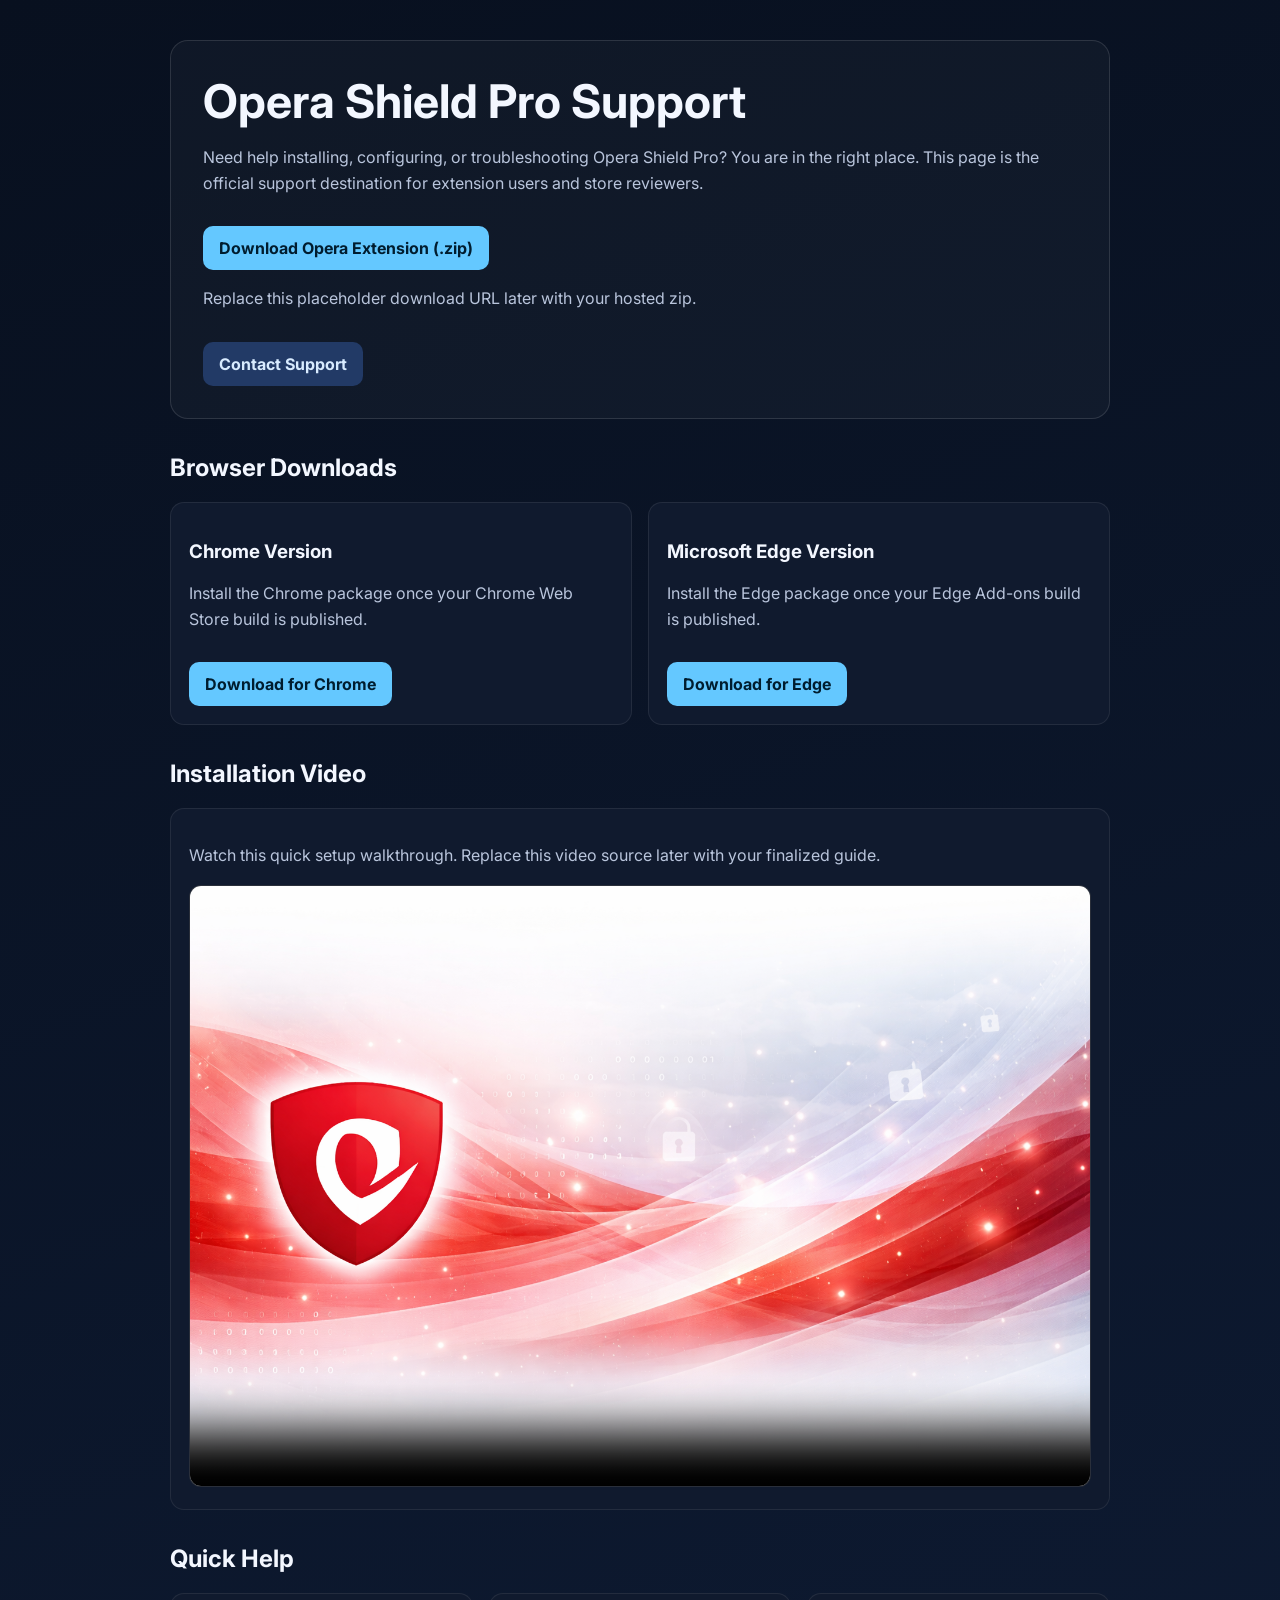
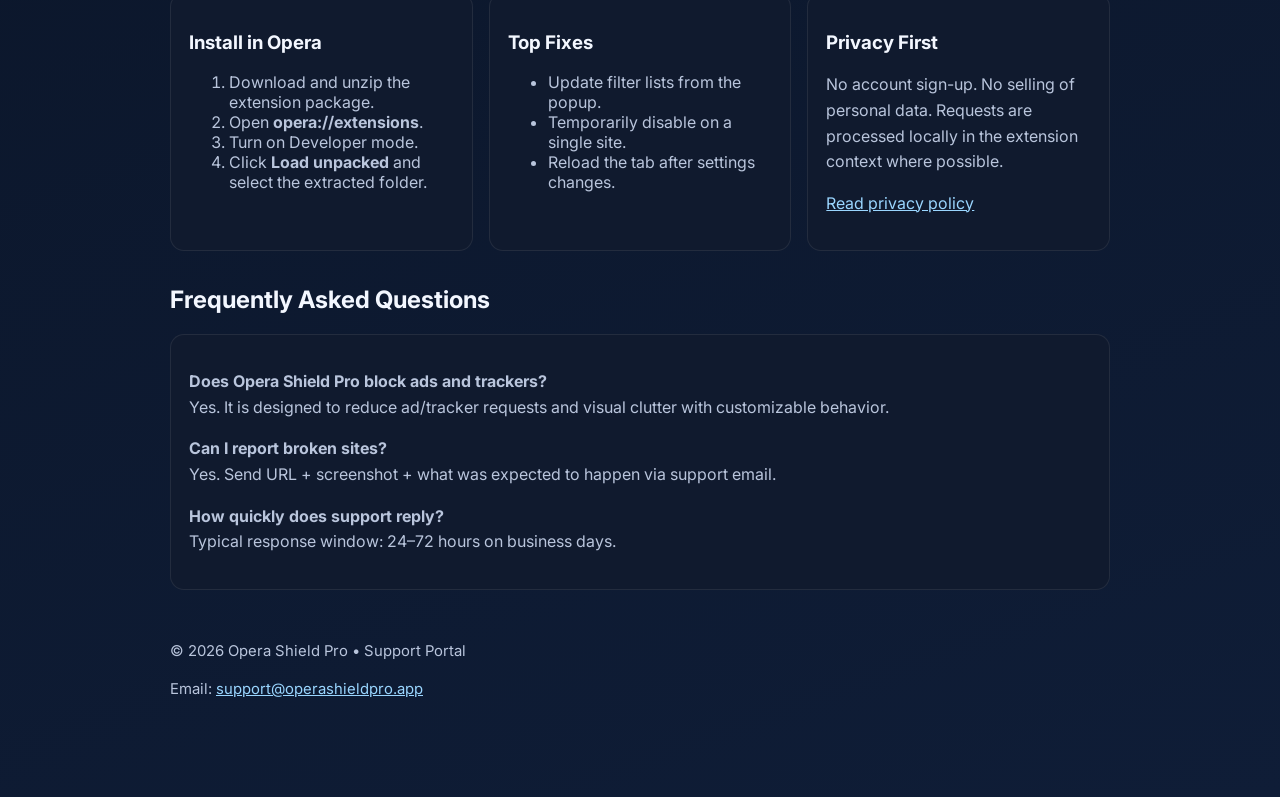
==== support-site/index.html @ 3f853297 "Remove binary zip artifact and switch to hosted download placeholder" ====
<!doctype html>
<html lang="en">
<head>
  <meta charset="utf-8" />
  <meta name="viewport" content="width=device-width, initial-scale=1" />
  <title>Opera Shield Pro Support</title>
  <meta name="description" content="Official support website for Opera Shield Pro. Get setup help, troubleshooting guides, privacy information, and contact support." />
  <link rel="preconnect" href="https://fonts.googleapis.com">
  <link rel="preconnect" href="https://fonts.gstatic.com" crossorigin>
  <link href="https://fonts.googleapis.com/css2?family=Inter:wght@400;600;700;800&display=swap" rel="stylesheet">
  <style>
    :root { --bg: #0b1220; --card:#101a2e; --muted:#b9c5dc; --text:#f3f7ff; --accent:#64c8ff; }
    * { box-sizing: border-box; }
    body { margin: 0; font-family: Inter, system-ui, sans-serif; background: linear-gradient(160deg,#08101f,#0f1d37); color: var(--text); }
    .wrap { max-width: 980px; margin: 0 auto; padding: 40px 20px 80px; }
    .hero { background: rgba(255,255,255,.03); border: 1px solid rgba(255,255,255,.12); border-radius: 18px; padding: 32px; }
    h1 { margin: 0; font-size: clamp(1.8rem, 4vw, 2.9rem); }
    p { line-height: 1.6; color: var(--muted); }
    .btn { display:inline-block; margin-top: 14px; margin-right: 10px; padding: 12px 16px; border-radius: 10px; background: var(--accent); color: #001d2f; text-decoration:none; font-weight: 700; }
    .btn.secondary { background: #223a66; color: #d8ebff; }
    .grid { display:grid; gap: 16px; margin-top: 20px; grid-template-columns: repeat(auto-fit,minmax(220px,1fr)); }
    .card { background: var(--card); border-radius: 14px; padding: 18px; border: 1px solid rgba(255,255,255,.08); }
    h2 { margin-top: 34px; }
    ol, ul { color: var(--muted); }
    a { color: #9ad6ff; }
    footer { margin-top: 50px; font-size: .93rem; color: #9eabca; }
    video { width: 100%; border-radius: 12px; border: 1px solid rgba(255,255,255,.15); background: #050b17; }
  </style>
</head>
<body>
  <main class="wrap">
    <section class="hero">
      <h1>Opera Shield Pro Support</h1>
      <p>Need help installing, configuring, or troubleshooting Opera Shield Pro? You are in the right place. This page is the official support destination for extension users and store reviewers.</p>
      <a class="btn" href="https://example.com/opera-shield-pro-extension.zip" download>Download Opera Extension (.zip)</a>
      <p>Replace this placeholder download URL later with your hosted zip.</p>
      <a class="btn secondary" href="mailto:support@operashieldpro.app?subject=Opera%20Shield%20Pro%20Support">Contact Support</a>
    </section>

    <section>
      <h2>Browser Downloads</h2>
      <div class="grid">
        <article class="card">
          <h3>Chrome Version</h3>
          <p>Install the Chrome package once your Chrome Web Store build is published.</p>
          <a class="btn" href="https://example.com/chrome-download" target="_blank" rel="noopener noreferrer">Download for Chrome</a>
        </article>
        <article class="card">
          <h3>Microsoft Edge Version</h3>
          <p>Install the Edge package once your Edge Add-ons build is published.</p>
          <a class="btn" href="https://example.com/edge-download" target="_blank" rel="noopener noreferrer">Download for Edge</a>
        </article>
      </div>
    </section>

    <section>
      <h2>Installation Video</h2>
      <div class="card">
        <p>Watch this quick setup walkthrough. Replace this video source later with your finalized guide.</p>
        <video controls preload="metadata" poster="../theme-header.png">
          <source src="install-guide-placeholder.mp4" type="video/mp4" />
          Your browser does not support the video tag.
        </video>
      </div>
    </section>

    <section>
      <h2>Quick Help</h2>
      <div class="grid">
        <article class="card">
          <h3>Install in Opera</h3>
          <ol>
            <li>Download and unzip the extension package.</li>
            <li>Open <strong>opera://extensions</strong>.</li>
            <li>Turn on Developer mode.</li>
            <li>Click <strong>Load unpacked</strong> and select the extracted folder.</li>
          </ol>
        </article>
        <article class="card">
          <h3>Top Fixes</h3>
          <ul>
            <li>Update filter lists from the popup.</li>
            <li>Temporarily disable on a single site.</li>
            <li>Reload the tab after settings changes.</li>
          </ul>
        </article>
        <article class="card">
          <h3>Privacy First</h3>
          <p>No account sign-up. No selling of personal data. Requests are processed locally in the extension context where possible.</p>
          <p><a href="privacy.html">Read privacy policy</a></p>
        </article>
      </div>
    </section>

    <section>
      <h2>Frequently Asked Questions</h2>
      <div class="card">
        <p><strong>Does Opera Shield Pro block ads and trackers?</strong><br/>Yes. It is designed to reduce ad/tracker requests and visual clutter with customizable behavior.</p>
        <p><strong>Can I report broken sites?</strong><br/>Yes. Send URL + screenshot + what was expected to happen via support email.</p>
        <p><strong>How quickly does support reply?</strong><br/>Typical response window: 24–72 hours on business days.</p>
      </div>
    </section>

    <footer>
      <p>© 2026 Opera Shield Pro • Support Portal</p>
      <p>Email: <a href="mailto:support@operashieldpro.app">support@operashieldpro.app</a></p>
    </footer>
  </main>
</body>
</html>
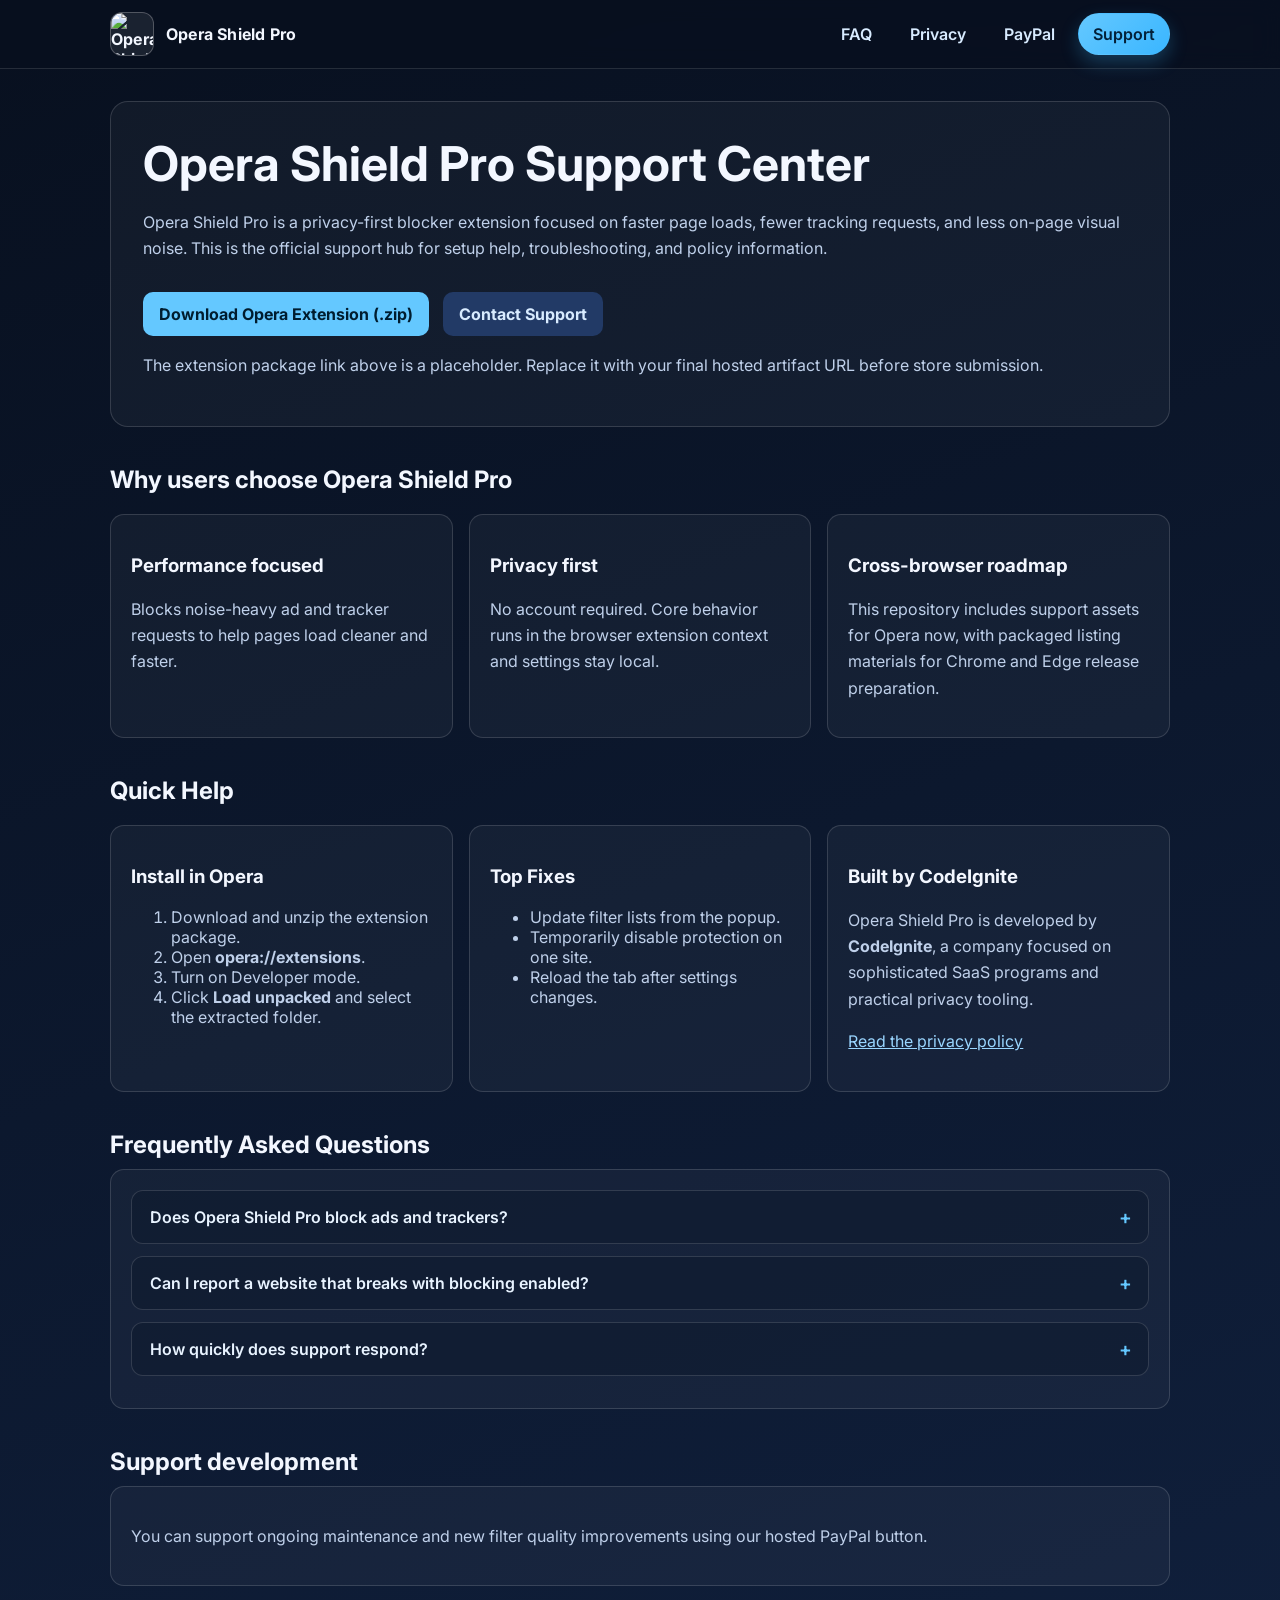
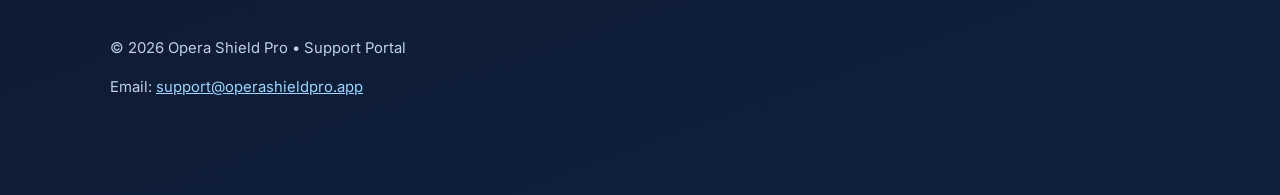
==== commit d806425e: "Remove tracked header.png binary asset per review feedback" ====
--- a/support-site/index.html
+++ b/support-site/index.html
@@ -4,63 +4,193 @@
   <meta charset="utf-8" />
   <meta name="viewport" content="width=device-width, initial-scale=1" />
   <title>Opera Shield Pro Support</title>
-  <meta name="description" content="Official support website for Opera Shield Pro. Get setup help, troubleshooting guides, privacy information, and contact support." />
+  <meta name="description" content="Official support website for Opera Shield Pro. Setup guides, privacy details, FAQ, and support resources." />
   <link rel="preconnect" href="https://fonts.googleapis.com">
   <link rel="preconnect" href="https://fonts.gstatic.com" crossorigin>
   <link href="https://fonts.googleapis.com/css2?family=Inter:wght@400;600;700;800&display=swap" rel="stylesheet">
+  <script
+  src="https://www.paypal.com/sdk/js?client-id=BAAFaH7bZ8ITSp2A2Oe7m-CmfRkWvYZiXk4HVa_hIrel9W3HcXMum04Z5ZgkXR9AfPedTVzVqALdYEcGEE&components=hosted-buttons&disable-funding=venmo&currency=USD">
+</script>
   <style>
-    :root { --bg: #0b1220; --card:#101a2e; --muted:#b9c5dc; --text:#f3f7ff; --accent:#64c8ff; }
+    :root {
+      --bg-start: #08101f;
+      --bg-end: #10203d;
+      --card: rgba(255, 255, 255, 0.04);
+      --card-border: rgba(255, 255, 255, 0.14);
+      --muted: #bfd0ea;
+      --text: #f3f7ff;
+      --accent: #64c8ff;
+      --accent-strong: #3ab6ff;
+      --header-bg: rgba(8, 16, 31, 0.8);
+    }
     * { box-sizing: border-box; }
-    body { margin: 0; font-family: Inter, system-ui, sans-serif; background: linear-gradient(160deg,#08101f,#0f1d37); color: var(--text); }
-    .wrap { max-width: 980px; margin: 0 auto; padding: 40px 20px 80px; }
-    .hero { background: rgba(255,255,255,.03); border: 1px solid rgba(255,255,255,.12); border-radius: 18px; padding: 32px; }
-    h1 { margin: 0; font-size: clamp(1.8rem, 4vw, 2.9rem); }
-    p { line-height: 1.6; color: var(--muted); }
-    .btn { display:inline-block; margin-top: 14px; margin-right: 10px; padding: 12px 16px; border-radius: 10px; background: var(--accent); color: #001d2f; text-decoration:none; font-weight: 700; }
+    html, body { margin: 0; scroll-behavior: smooth; }
+    body {
+      font-family: Inter, system-ui, sans-serif;
+      background: linear-gradient(160deg, var(--bg-start), var(--bg-end));
+      color: var(--text);
+    }
+    .site-header {
+      position: sticky;
+      top: 0;
+      z-index: 1000;
+      backdrop-filter: blur(10px);
+      background: var(--header-bg);
+      border-bottom: 1px solid rgba(255,255,255,.12);
+    }
+    .header-inner {
+      max-width: 1100px;
+      margin: 0 auto;
+      padding: 12px 20px;
+      display: flex;
+      align-items: center;
+      justify-content: space-between;
+      gap: 16px;
+    }
+    .brand {
+      display: flex;
+      align-items: center;
+      gap: 12px;
+      text-decoration: none;
+      color: var(--text);
+      font-weight: 700;
+      letter-spacing: 0.2px;
+    }
+    .brand img {
+      width: 44px;
+      height: 44px;
+      border-radius: 12px;
+      border: 1px solid rgba(255,255,255,.24);
+      background: rgba(255,255,255,.08);
+      object-fit: cover;
+    }
+    .menu {
+      display: flex;
+      align-items: center;
+      gap: 8px;
+      flex-wrap: wrap;
+      justify-content: flex-end;
+    }
+    .menu-link, .menu-btn {
+      color: #d8ebff;
+      text-decoration: none;
+      padding: 10px 14px;
+      border-radius: 999px;
+      border: 1px solid transparent;
+      font-weight: 600;
+      transition: .2s ease;
+    }
+    .menu-link:hover { background: rgba(255,255,255,.09); border-color: rgba(255,255,255,.14); }
+    .menu-btn {
+      background: linear-gradient(135deg, var(--accent), var(--accent-strong));
+      color: #032038;
+      box-shadow: 0 8px 18px rgba(58, 182, 255, .25);
+    }
+    .menu-btn:hover { transform: translateY(-1px); box-shadow: 0 10px 22px rgba(58, 182, 255, .3); }
+    .wrap { max-width: 1100px; margin: 0 auto; padding: 32px 20px 80px; }
+    .hero {
+      background: var(--card);
+      border: 1px solid var(--card-border);
+      border-radius: 18px;
+      padding: 32px;
+    }
+    h1 { margin: 0; font-size: clamp(1.8rem, 4vw, 3rem); }
+    p { line-height: 1.65; color: var(--muted); }
+    .btn {
+      display:inline-block;
+      margin-top: 14px;
+      margin-right: 10px;
+      padding: 12px 16px;
+      border-radius: 10px;
+      background: var(--accent);
+      color: #001d2f;
+      text-decoration:none;
+      font-weight: 700;
+    }
     .btn.secondary { background: #223a66; color: #d8ebff; }
-    .grid { display:grid; gap: 16px; margin-top: 20px; grid-template-columns: repeat(auto-fit,minmax(220px,1fr)); }
-    .card { background: var(--card); border-radius: 14px; padding: 18px; border: 1px solid rgba(255,255,255,.08); }
-    h2 { margin-top: 34px; }
+    .grid { display:grid; gap: 16px; margin-top: 20px; grid-template-columns: repeat(auto-fit,minmax(230px,1fr)); }
+    .card { background: var(--card); border-radius: 14px; padding: 20px; border: 1px solid var(--card-border); }
+    h2 { margin-top: 38px; margin-bottom: 10px; }
     ol, ul { color: var(--muted); }
     a { color: #9ad6ff; }
+    .faq-item {
+      border: 1px solid rgba(255,255,255,.14);
+      border-radius: 12px;
+      margin-bottom: 12px;
+      background: rgba(12, 24, 44, .5);
+      overflow: hidden;
+    }
+    .faq-item summary {
+      cursor: pointer;
+      list-style: none;
+      padding: 16px 18px;
+      font-weight: 600;
+      color: #e8f3ff;
+      position: relative;
+      padding-right: 40px;
+    }
+    .faq-item summary::after {
+      content: '+';
+      position: absolute;
+      right: 16px;
+      top: 50%;
+      transform: translateY(-50%);
+      font-size: 1.2rem;
+      color: var(--accent);
+    }
+    .faq-item[open] summary::after { content: '−'; }
+    .faq-answer {
+      padding: 0 18px 16px;
+      color: var(--muted);
+    }
+    .paypal-card { margin-top: 10px; }
     footer { margin-top: 50px; font-size: .93rem; color: #9eabca; }
-    video { width: 100%; border-radius: 12px; border: 1px solid rgba(255,255,255,.15); background: #050b17; }
+    @media (max-width: 720px) {
+      .header-inner { flex-direction: column; align-items: flex-start; }
+      .menu { width: 100%; justify-content: flex-start; }
+    }
   </style>
 </head>
 <body>
+  <header class="site-header">
+    <div class="header-inner">
+      <a class="brand" href="index.html">
+        <img src="../icons/header.png" alt="Opera Shield Pro logo" />
+        <span>Opera Shield Pro</span>
+      </a>
+      <nav class="menu" aria-label="Main navigation">
+        <a class="menu-link" href="index.html#faq">FAQ</a>
+        <a class="menu-link" href="privacy.html">Privacy</a>
+        <a class="menu-link" href="paypal.html">PayPal</a>
+        <a class="menu-btn" href="mailto:support@operashieldpro.app?subject=Opera%20Shield%20Pro%20Support">Support</a>
+      </nav>
+    </div>
+  </header>
+
   <main class="wrap">
     <section class="hero">
-      <h1>Opera Shield Pro Support</h1>
-      <p>Need help installing, configuring, or troubleshooting Opera Shield Pro? You are in the right place. This page is the official support destination for extension users and store reviewers.</p>
+      <h1>Opera Shield Pro Support Center</h1>
+      <p>Opera Shield Pro is a privacy-first blocker extension focused on faster page loads, fewer tracking requests, and less on-page visual noise. This is the official support hub for setup help, troubleshooting, and policy information.</p>
       <a class="btn" href="https://example.com/opera-shield-pro-extension.zip" download>Download Opera Extension (.zip)</a>
-      <p>Replace this placeholder download URL later with your hosted zip.</p>
       <a class="btn secondary" href="mailto:support@operashieldpro.app?subject=Opera%20Shield%20Pro%20Support">Contact Support</a>
+      <p>The extension package link above is a placeholder. Replace it with your final hosted artifact URL before store submission.</p>
     </section>
 
     <section>
-      <h2>Browser Downloads</h2>
+      <h2>Why users choose Opera Shield Pro</h2>
       <div class="grid">
         <article class="card">
-          <h3>Chrome Version</h3>
-          <p>Install the Chrome package once your Chrome Web Store build is published.</p>
-          <a class="btn" href="https://example.com/chrome-download" target="_blank" rel="noopener noreferrer">Download for Chrome</a>
-        </article>
-        <article class="card">
-          <h3>Microsoft Edge Version</h3>
-          <p>Install the Edge package once your Edge Add-ons build is published.</p>
-          <a class="btn" href="https://example.com/edge-download" target="_blank" rel="noopener noreferrer">Download for Edge</a>
-        </article>
-      </div>
-    </section>
-
-    <section>
-      <h2>Installation Video</h2>
-      <div class="card">
-        <p>Watch this quick setup walkthrough. Replace this video source later with your finalized guide.</p>
-        <video controls preload="metadata" poster="../theme-header.png">
-          <source src="install-guide-placeholder.mp4" type="video/mp4" />
-          Your browser does not support the video tag.
-        </video>
+          <h3>Performance focused</h3>
+          <p>Blocks noise-heavy ad and tracker requests to help pages load cleaner and faster.</p>
+        </article>
+        <article class="card">
+          <h3>Privacy first</h3>
+          <p>No account required. Core behavior runs in the browser extension context and settings stay local.</p>
+        </article>
+        <article class="card">
+          <h3>Cross-browser roadmap</h3>
+          <p>This repository includes support assets for Opera now, with packaged listing materials for Chrome and Edge release preparation.</p>
+        </article>
       </div>
     </section>
 
@@ -80,24 +210,46 @@
           <h3>Top Fixes</h3>
           <ul>
             <li>Update filter lists from the popup.</li>
-            <li>Temporarily disable on a single site.</li>
+            <li>Temporarily disable protection on one site.</li>
             <li>Reload the tab after settings changes.</li>
           </ul>
         </article>
         <article class="card">
-          <h3>Privacy First</h3>
-          <p>No account sign-up. No selling of personal data. Requests are processed locally in the extension context where possible.</p>
-          <p><a href="privacy.html">Read privacy policy</a></p>
-        </article>
-      </div>
-    </section>
-
-    <section>
+          <h3>Built by CodeIgnite</h3>
+          <p>Opera Shield Pro is developed by <strong>CodeIgnite</strong>, a company focused on sophisticated SaaS programs and practical privacy tooling.</p>
+          <p><a href="privacy.html">Read the privacy policy</a></p>
+        </article>
+      </div>
+    </section>
+
+    <section id="faq">
       <h2>Frequently Asked Questions</h2>
       <div class="card">
-        <p><strong>Does Opera Shield Pro block ads and trackers?</strong><br/>Yes. It is designed to reduce ad/tracker requests and visual clutter with customizable behavior.</p>
-        <p><strong>Can I report broken sites?</strong><br/>Yes. Send URL + screenshot + what was expected to happen via support email.</p>
-        <p><strong>How quickly does support reply?</strong><br/>Typical response window: 24–72 hours on business days.</p>
+        <details class="faq-item">
+          <summary>Does Opera Shield Pro block ads and trackers?</summary>
+          <div class="faq-answer">Yes. It is designed to reduce ad/tracker requests and visual clutter while allowing you to fine-tune behavior.</div>
+        </details>
+        <details class="faq-item">
+          <summary>Can I report a website that breaks with blocking enabled?</summary>
+          <div class="faq-answer">Absolutely. Send the URL, screenshot, and a short description of expected behavior to our support email for review.</div>
+        </details>
+        <details class="faq-item">
+          <summary>How quickly does support respond?</summary>
+          <div class="faq-answer">Typical response window is 24–72 hours on business days, depending on ticket volume and issue complexity.</div>
+        </details>
+      </div>
+    </section>
+
+    <section>
+      <h2>Support development</h2>
+      <div class="card paypal-card">
+        <p>You can support ongoing maintenance and new filter quality improvements using our hosted PayPal button.</p>
+        <div id="paypal-container-4DWS8K5DY7K5L"></div>
+<script>
+  paypal.HostedButtons({
+    hostedButtonId: "4DWS8K5DY7K5L",
+  }).render("#paypal-container-4DWS8K5DY7K5L")
+</script>
       </div>
     </section>
 
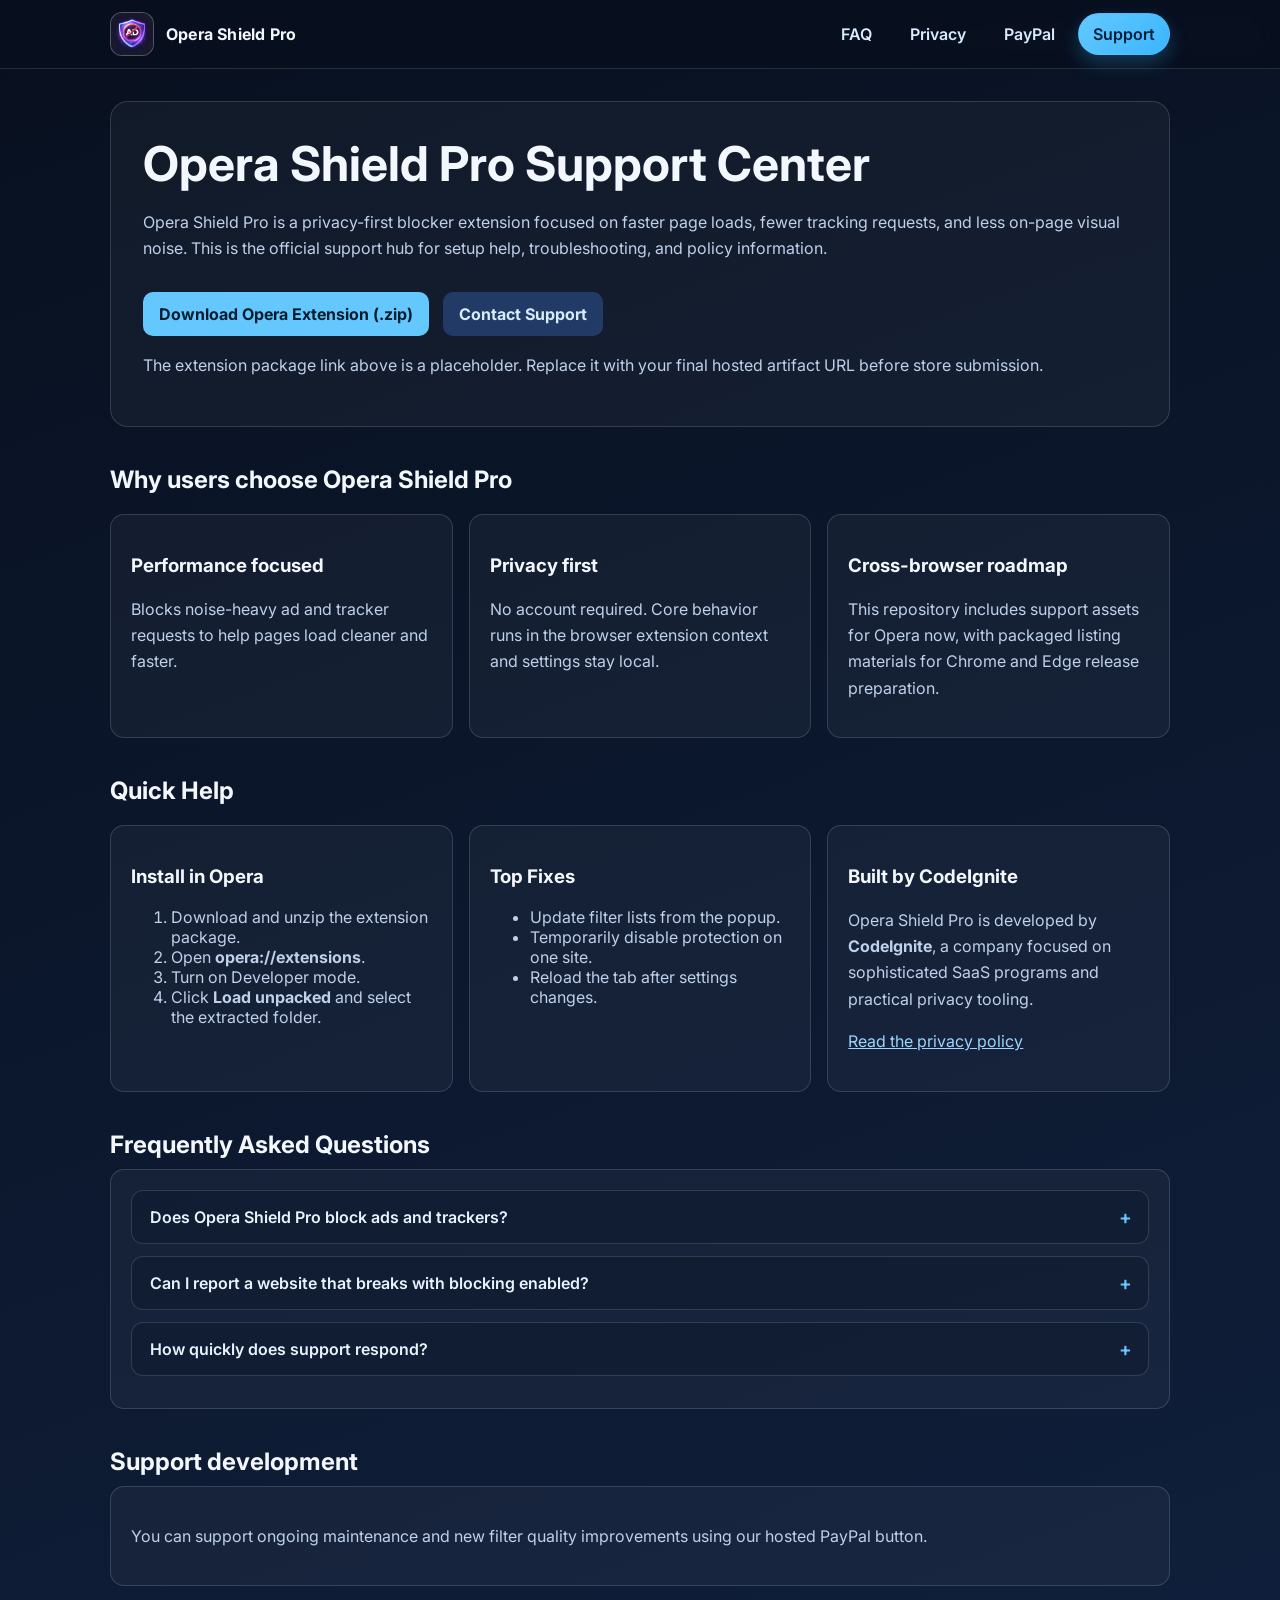
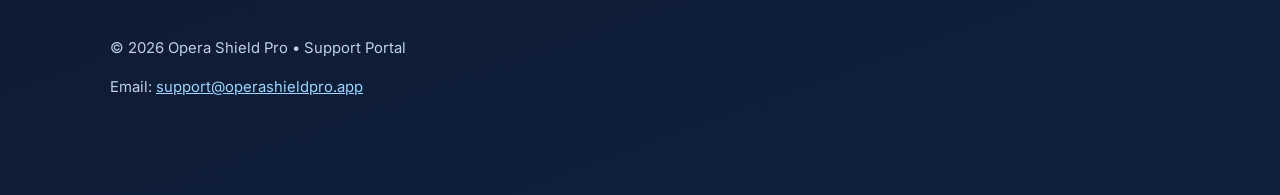
==== commit 9e92d5e8: "commit" ====
--- a/support-site/index.html
+++ b/support-site/index.html
@@ -155,7 +155,7 @@
   <header class="site-header">
     <div class="header-inner">
       <a class="brand" href="index.html">
-        <img src="../icons/header.png" alt="Opera Shield Pro logo" />
+        <img src="icons/header.png" alt="Opera Shield Pro logo" />
         <span>Opera Shield Pro</span>
       </a>
       <nav class="menu" aria-label="Main navigation">
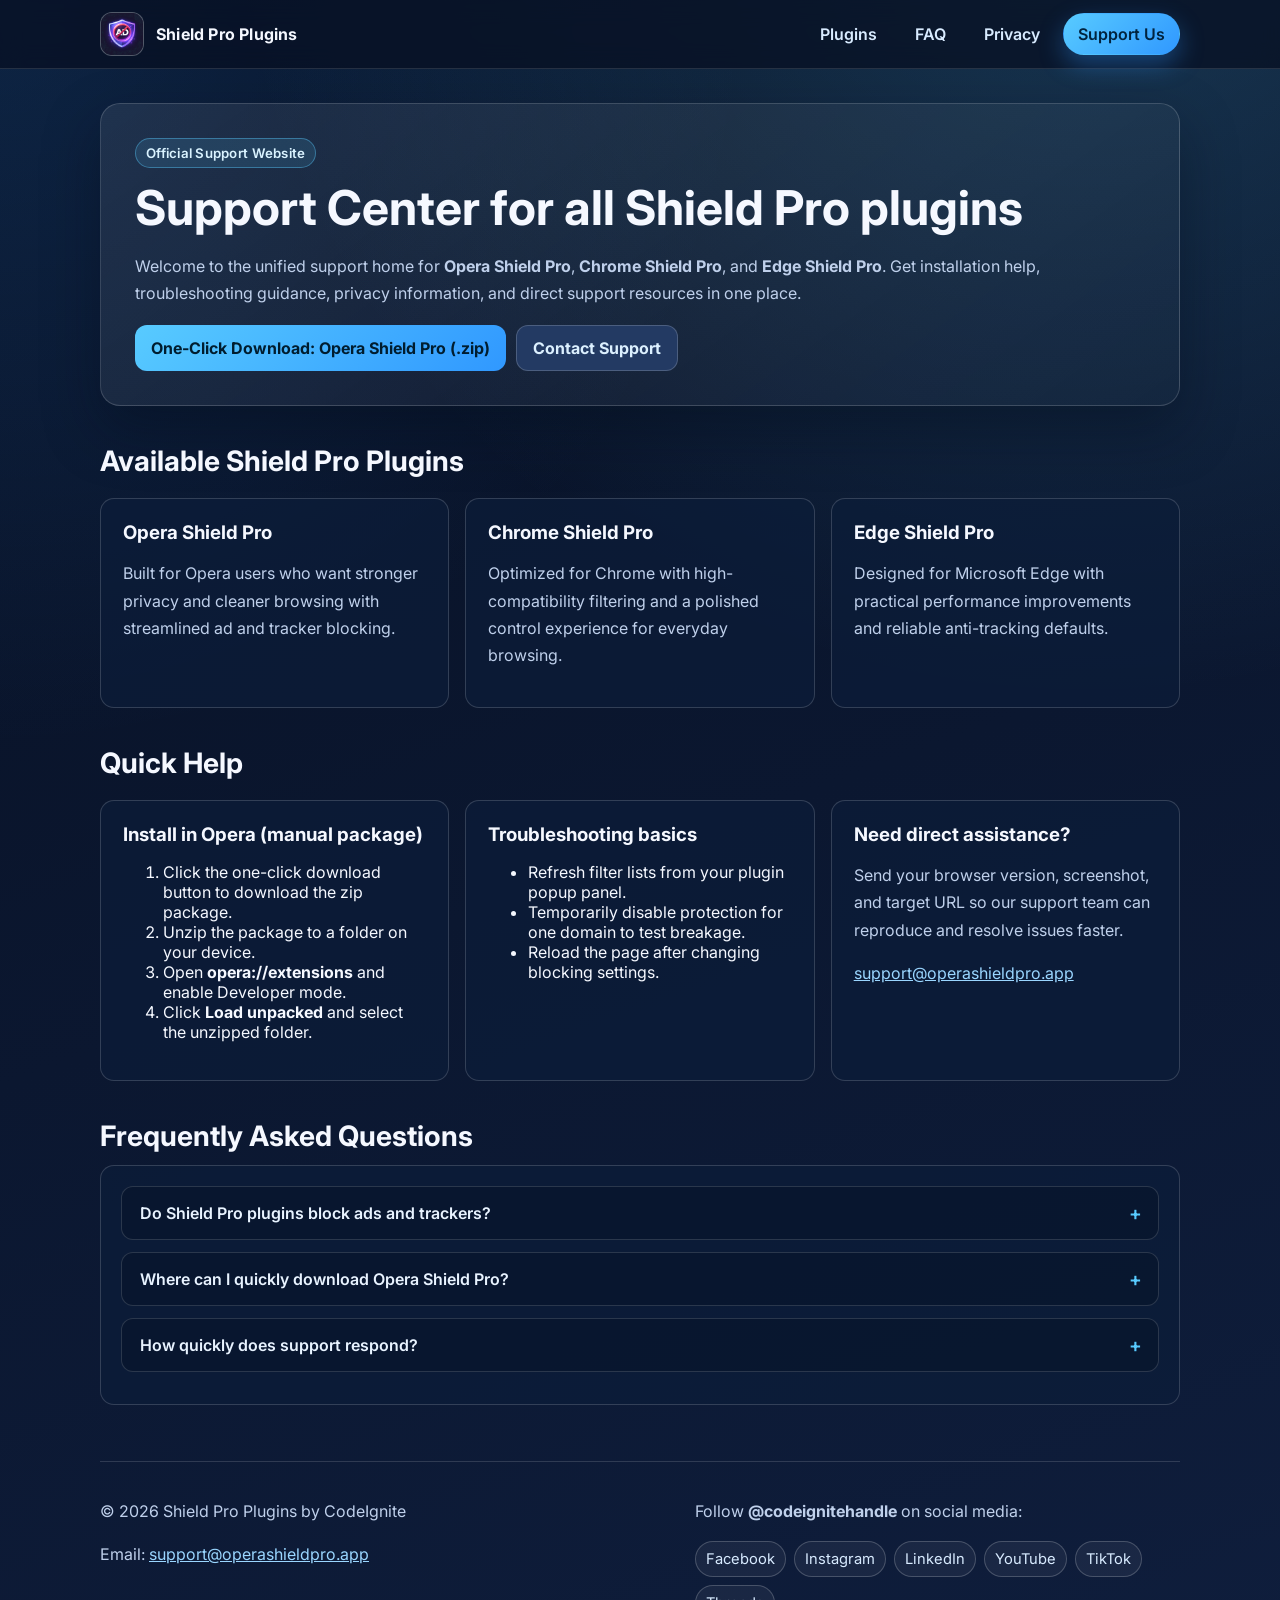
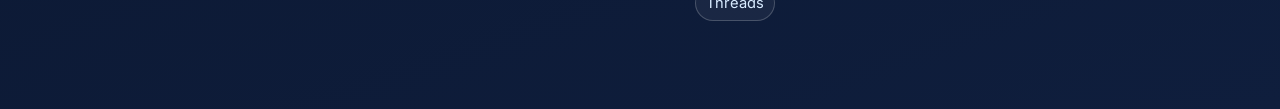
==== commit cd75cf87: "Revamp support site for all Shield Pro plugins" ====
--- a/support-site/index.html
+++ b/support-site/index.html
@@ -3,43 +3,45 @@
 <head>
   <meta charset="utf-8" />
   <meta name="viewport" content="width=device-width, initial-scale=1" />
-  <title>Opera Shield Pro Support</title>
-  <meta name="description" content="Official support website for Opera Shield Pro. Setup guides, privacy details, FAQ, and support resources." />
+  <title>Shield Pro Plugins Support Center</title>
+  <meta name="description" content="Official support website for Opera Shield Pro, Chrome Shield Pro, and Edge Shield Pro." />
   <link rel="preconnect" href="https://fonts.googleapis.com">
   <link rel="preconnect" href="https://fonts.gstatic.com" crossorigin>
-  <link href="https://fonts.googleapis.com/css2?family=Inter:wght@400;600;700;800&display=swap" rel="stylesheet">
-  <script
-  src="https://www.paypal.com/sdk/js?client-id=BAAFaH7bZ8ITSp2A2Oe7m-CmfRkWvYZiXk4HVa_hIrel9W3HcXMum04Z5ZgkXR9AfPedTVzVqALdYEcGEE&components=hosted-buttons&disable-funding=venmo&currency=USD">
-</script>
+  <link href="https://fonts.googleapis.com/css2?family=Inter:wght@400;500;600;700;800&display=swap" rel="stylesheet">
   <style>
     :root {
-      --bg-start: #08101f;
-      --bg-end: #10203d;
-      --card: rgba(255, 255, 255, 0.04);
-      --card-border: rgba(255, 255, 255, 0.14);
-      --muted: #bfd0ea;
-      --text: #f3f7ff;
-      --accent: #64c8ff;
-      --accent-strong: #3ab6ff;
-      --header-bg: rgba(8, 16, 31, 0.8);
+      --bg: #071023;
+      --bg-soft: #0f1e3d;
+      --card: rgba(255, 255, 255, 0.06);
+      --card-border: rgba(255, 255, 255, 0.16);
+      --text: #f5f8ff;
+      --muted: #bfd0eb;
+      --accent: #58cbff;
+      --accent-2: #3098ff;
+      --surface: rgba(12, 29, 58, 0.7);
+      --success: #53d4a6;
     }
     * { box-sizing: border-box; }
     html, body { margin: 0; scroll-behavior: smooth; }
     body {
       font-family: Inter, system-ui, sans-serif;
-      background: linear-gradient(160deg, var(--bg-start), var(--bg-end));
       color: var(--text);
-    }
+      background:
+        radial-gradient(circle at 85% -10%, rgba(88, 203, 255, 0.22), transparent 40%),
+        radial-gradient(circle at 0% 0%, rgba(48, 152, 255, 0.15), transparent 35%),
+        linear-gradient(160deg, var(--bg), var(--bg-soft));
+    }
+
     .site-header {
       position: sticky;
       top: 0;
       z-index: 1000;
-      backdrop-filter: blur(10px);
-      background: var(--header-bg);
+      backdrop-filter: blur(12px);
+      background: rgba(7, 16, 35, 0.74);
       border-bottom: 1px solid rgba(255,255,255,.12);
     }
     .header-inner {
-      max-width: 1100px;
+      max-width: 1120px;
       margin: 0 auto;
       padding: 12px 20px;
       display: flex;
@@ -71,7 +73,8 @@
       flex-wrap: wrap;
       justify-content: flex-end;
     }
-    .menu-link, .menu-btn {
+    .menu-link,
+    .menu-btn {
       color: #d8ebff;
       text-decoration: none;
       padding: 10px 14px;
@@ -80,44 +83,77 @@
       font-weight: 600;
       transition: .2s ease;
     }
-    .menu-link:hover { background: rgba(255,255,255,.09); border-color: rgba(255,255,255,.14); }
+    .menu-link:hover { background: rgba(255,255,255,.08); border-color: rgba(255,255,255,.18); }
     .menu-btn {
-      background: linear-gradient(135deg, var(--accent), var(--accent-strong));
-      color: #032038;
-      box-shadow: 0 8px 18px rgba(58, 182, 255, .25);
-    }
-    .menu-btn:hover { transform: translateY(-1px); box-shadow: 0 10px 22px rgba(58, 182, 255, .3); }
-    .wrap { max-width: 1100px; margin: 0 auto; padding: 32px 20px 80px; }
+      background: linear-gradient(135deg, var(--accent), var(--accent-2));
+      color: #01233e;
+      box-shadow: 0 10px 24px rgba(48, 152, 255, .35);
+    }
+    .menu-btn:hover { transform: translateY(-1px); }
+
+    .wrap { max-width: 1120px; margin: 0 auto; padding: 34px 20px 88px; }
     .hero {
-      background: var(--card);
+      background: linear-gradient(145deg, rgba(255,255,255,.08), rgba(255,255,255,.02));
       border: 1px solid var(--card-border);
-      border-radius: 18px;
-      padding: 32px;
-    }
-    h1 { margin: 0; font-size: clamp(1.8rem, 4vw, 3rem); }
-    p { line-height: 1.65; color: var(--muted); }
+      border-radius: 20px;
+      padding: 34px;
+      box-shadow: 0 24px 56px rgba(2, 10, 24, .36);
+    }
+    .eyebrow {
+      display: inline-block;
+      margin-bottom: 10px;
+      padding: 6px 10px;
+      border-radius: 999px;
+      background: rgba(88, 203, 255, 0.13);
+      border: 1px solid rgba(88, 203, 255, 0.4);
+      color: #daf3ff;
+      font-size: .83rem;
+      font-weight: 600;
+      letter-spacing: .02em;
+    }
+    h1 { margin: 0 0 8px; font-size: clamp(2rem, 4vw, 3rem); }
+    h2 { margin: 38px 0 12px; font-size: clamp(1.3rem, 2.2vw, 1.8rem); }
+    p { line-height: 1.7; color: var(--muted); }
+
+    .cta-row {
+      display: flex;
+      flex-wrap: wrap;
+      gap: 10px;
+      margin-top: 18px;
+    }
     .btn {
-      display:inline-block;
-      margin-top: 14px;
-      margin-right: 10px;
+      display:inline-flex;
+      align-items: center;
+      justify-content: center;
       padding: 12px 16px;
-      border-radius: 10px;
-      background: var(--accent);
+      border-radius: 12px;
+      background: linear-gradient(135deg, var(--accent), var(--accent-2));
       color: #001d2f;
       text-decoration:none;
       font-weight: 700;
-    }
-    .btn.secondary { background: #223a66; color: #d8ebff; }
-    .grid { display:grid; gap: 16px; margin-top: 20px; grid-template-columns: repeat(auto-fit,minmax(230px,1fr)); }
-    .card { background: var(--card); border-radius: 14px; padding: 20px; border: 1px solid var(--card-border); }
-    h2 { margin-top: 38px; margin-bottom: 10px; }
-    ol, ul { color: var(--muted); }
-    a { color: #9ad6ff; }
+      border: 0;
+    }
+    .btn.secondary {
+      background: #233a63;
+      color: #dcf0ff;
+      border: 1px solid rgba(255,255,255,.18);
+    }
+
+    .grid { display:grid; gap: 16px; margin-top: 20px; grid-template-columns: repeat(auto-fit,minmax(250px,1fr)); }
+    .card {
+      background: var(--surface);
+      border-radius: 14px;
+      padding: 22px;
+      border: 1px solid var(--card-border);
+    }
+    .card h3 { margin-top: 0; margin-bottom: 8px; }
+
+    .faq-card { background: var(--surface); border: 1px solid var(--card-border); border-radius: 14px; padding: 20px; }
     .faq-item {
       border: 1px solid rgba(255,255,255,.14);
       border-radius: 12px;
       margin-bottom: 12px;
-      background: rgba(12, 24, 44, .5);
+      background: rgba(8, 21, 43, .6);
       overflow: hidden;
     }
     .faq-item summary {
@@ -142,12 +178,53 @@
     .faq-answer {
       padding: 0 18px 16px;
       color: var(--muted);
-    }
-    .paypal-card { margin-top: 10px; }
-    footer { margin-top: 50px; font-size: .93rem; color: #9eabca; }
-    @media (max-width: 720px) {
+      line-height: 1.65;
+    }
+    .download-chip {
+      display: inline-flex;
+      align-items: center;
+      margin-top: 10px;
+      padding: 8px 12px;
+      border-radius: 999px;
+      text-decoration: none;
+      font-weight: 700;
+      color: #04263d;
+      background: var(--success);
+    }
+
+    footer {
+      margin-top: 56px;
+      border-top: 1px solid rgba(255,255,255,.14);
+      padding-top: 20px;
+      color: #9eb6d7;
+    }
+    .footer-grid {
+      display: grid;
+      gap: 12px;
+      grid-template-columns: 1.2fr 1fr;
+    }
+    .social-links {
+      display: flex;
+      flex-wrap: wrap;
+      gap: 8px;
+    }
+    .social-links a {
+      color: #d8ebff;
+      text-decoration: none;
+      padding: 8px 10px;
+      border-radius: 999px;
+      border: 1px solid rgba(255,255,255,.2);
+      background: rgba(255,255,255,.05);
+      font-size: .92rem;
+    }
+
+    a { color: #9ad6ff; }
+
+    @media (max-width: 840px) {
       .header-inner { flex-direction: column; align-items: flex-start; }
       .menu { width: 100%; justify-content: flex-start; }
+      .hero { padding: 24px; }
+      .footer-grid { grid-template-columns: 1fr; }
     }
   </style>
 </head>
@@ -155,41 +232,46 @@
   <header class="site-header">
     <div class="header-inner">
       <a class="brand" href="index.html">
-        <img src="icons/header.png" alt="Opera Shield Pro logo" />
-        <span>Opera Shield Pro</span>
+        <img src="icons/header.png" alt="Shield Pro Plugins logo" />
+        <span>Shield Pro Plugins</span>
       </a>
       <nav class="menu" aria-label="Main navigation">
-        <a class="menu-link" href="index.html#faq">FAQ</a>
+        <a class="menu-link" href="#platforms">Plugins</a>
+        <a class="menu-link" href="#faq">FAQ</a>
         <a class="menu-link" href="privacy.html">Privacy</a>
-        <a class="menu-link" href="paypal.html">PayPal</a>
-        <a class="menu-btn" href="mailto:support@operashieldpro.app?subject=Opera%20Shield%20Pro%20Support">Support</a>
+        <a class="menu-btn" href="paypal.html">Support Us</a>
       </nav>
     </div>
   </header>
 
   <main class="wrap">
     <section class="hero">
-      <h1>Opera Shield Pro Support Center</h1>
-      <p>Opera Shield Pro is a privacy-first blocker extension focused on faster page loads, fewer tracking requests, and less on-page visual noise. This is the official support hub for setup help, troubleshooting, and policy information.</p>
-      <a class="btn" href="https://example.com/opera-shield-pro-extension.zip" download>Download Opera Extension (.zip)</a>
-      <a class="btn secondary" href="mailto:support@operashieldpro.app?subject=Opera%20Shield%20Pro%20Support">Contact Support</a>
-      <p>The extension package link above is a placeholder. Replace it with your final hosted artifact URL before store submission.</p>
+      <span class="eyebrow">Official Support Website</span>
+      <h1>Support Center for all Shield Pro plugins</h1>
+      <p>
+        Welcome to the unified support home for <strong>Opera Shield Pro</strong>, <strong>Chrome Shield Pro</strong>, and <strong>Edge Shield Pro</strong>.
+        Get installation help, troubleshooting guidance, privacy information, and direct support resources in one place.
+      </p>
+      <div class="cta-row">
+        <a class="btn" href="../opera-shield-pro.zip" download="opera-shield-pro.zip">One-Click Download: Opera Shield Pro (.zip)</a>
+        <a class="btn secondary" href="mailto:support@operashieldpro.app?subject=Shield%20Pro%20Plugins%20Support">Contact Support</a>
+      </div>
     </section>
 
-    <section>
-      <h2>Why users choose Opera Shield Pro</h2>
+    <section id="platforms">
+      <h2>Available Shield Pro Plugins</h2>
       <div class="grid">
         <article class="card">
-          <h3>Performance focused</h3>
-          <p>Blocks noise-heavy ad and tracker requests to help pages load cleaner and faster.</p>
-        </article>
-        <article class="card">
-          <h3>Privacy first</h3>
-          <p>No account required. Core behavior runs in the browser extension context and settings stay local.</p>
-        </article>
-        <article class="card">
-          <h3>Cross-browser roadmap</h3>
-          <p>This repository includes support assets for Opera now, with packaged listing materials for Chrome and Edge release preparation.</p>
+          <h3>Opera Shield Pro</h3>
+          <p>Built for Opera users who want stronger privacy and cleaner browsing with streamlined ad and tracker blocking.</p>
+        </article>
+        <article class="card">
+          <h3>Chrome Shield Pro</h3>
+          <p>Optimized for Chrome with high-compatibility filtering and a polished control experience for everyday browsing.</p>
+        </article>
+        <article class="card">
+          <h3>Edge Shield Pro</h3>
+          <p>Designed for Microsoft Edge with practical performance improvements and reliable anti-tracking defaults.</p>
         </article>
       </div>
     </section>
@@ -198,64 +280,70 @@
       <h2>Quick Help</h2>
       <div class="grid">
         <article class="card">
-          <h3>Install in Opera</h3>
+          <h3>Install in Opera (manual package)</h3>
           <ol>
-            <li>Download and unzip the extension package.</li>
-            <li>Open <strong>opera://extensions</strong>.</li>
-            <li>Turn on Developer mode.</li>
-            <li>Click <strong>Load unpacked</strong> and select the extracted folder.</li>
+            <li>Click the one-click download button to download the zip package.</li>
+            <li>Unzip the package to a folder on your device.</li>
+            <li>Open <strong>opera://extensions</strong> and enable Developer mode.</li>
+            <li>Click <strong>Load unpacked</strong> and select the unzipped folder.</li>
           </ol>
         </article>
         <article class="card">
-          <h3>Top Fixes</h3>
+          <h3>Troubleshooting basics</h3>
           <ul>
-            <li>Update filter lists from the popup.</li>
-            <li>Temporarily disable protection on one site.</li>
-            <li>Reload the tab after settings changes.</li>
+            <li>Refresh filter lists from your plugin popup panel.</li>
+            <li>Temporarily disable protection for one domain to test breakage.</li>
+            <li>Reload the page after changing blocking settings.</li>
           </ul>
         </article>
         <article class="card">
-          <h3>Built by CodeIgnite</h3>
-          <p>Opera Shield Pro is developed by <strong>CodeIgnite</strong>, a company focused on sophisticated SaaS programs and practical privacy tooling.</p>
-          <p><a href="privacy.html">Read the privacy policy</a></p>
+          <h3>Need direct assistance?</h3>
+          <p>Send your browser version, screenshot, and target URL so our support team can reproduce and resolve issues faster.</p>
+          <p><a href="mailto:support@operashieldpro.app?subject=Shield%20Pro%20Plugins%20Support">support@operashieldpro.app</a></p>
         </article>
       </div>
     </section>
 
     <section id="faq">
       <h2>Frequently Asked Questions</h2>
-      <div class="card">
+      <div class="faq-card">
         <details class="faq-item">
-          <summary>Does Opera Shield Pro block ads and trackers?</summary>
-          <div class="faq-answer">Yes. It is designed to reduce ad/tracker requests and visual clutter while allowing you to fine-tune behavior.</div>
+          <summary>Do Shield Pro plugins block ads and trackers?</summary>
+          <div class="faq-answer">Yes. Opera Shield Pro, Chrome Shield Pro, and Edge Shield Pro are built to reduce ad and tracker requests while letting you keep control over site-specific behavior.</div>
         </details>
         <details class="faq-item">
-          <summary>Can I report a website that breaks with blocking enabled?</summary>
-          <div class="faq-answer">Absolutely. Send the URL, screenshot, and a short description of expected behavior to our support email for review.</div>
+          <summary>Where can I quickly download Opera Shield Pro?</summary>
+          <div class="faq-answer">
+            Use the one-click download link below. A single click starts downloading the zip package immediately.
+            <br />
+            <a class="download-chip" href="../opera-shield-pro.zip" download="opera-shield-pro.zip">Download Opera Shield Pro Zip</a>
+          </div>
         </details>
         <details class="faq-item">
           <summary>How quickly does support respond?</summary>
-          <div class="faq-answer">Typical response window is 24–72 hours on business days, depending on ticket volume and issue complexity.</div>
+          <div class="faq-answer">Typical support response time is 24–72 hours on business days, depending on queue volume and issue complexity.</div>
         </details>
       </div>
     </section>
 
-    <section>
-      <h2>Support development</h2>
-      <div class="card paypal-card">
-        <p>You can support ongoing maintenance and new filter quality improvements using our hosted PayPal button.</p>
-        <div id="paypal-container-4DWS8K5DY7K5L"></div>
-<script>
-  paypal.HostedButtons({
-    hostedButtonId: "4DWS8K5DY7K5L",
-  }).render("#paypal-container-4DWS8K5DY7K5L")
-</script>
-      </div>
-    </section>
-
     <footer>
-      <p>© 2026 Opera Shield Pro • Support Portal</p>
-      <p>Email: <a href="mailto:support@operashieldpro.app">support@operashieldpro.app</a></p>
+      <div class="footer-grid">
+        <div>
+          <p>© 2026 Shield Pro Plugins by CodeIgnite</p>
+          <p>Email: <a href="mailto:support@operashieldpro.app">support@operashieldpro.app</a></p>
+        </div>
+        <div>
+          <p>Follow <strong>@codeignitehandle</strong> on social media:</p>
+          <div class="social-links">
+            <a href="https://www.facebook.com/codeignitehandle" target="_blank" rel="noopener noreferrer">Facebook</a>
+            <a href="https://www.instagram.com/codeignitehandle" target="_blank" rel="noopener noreferrer">Instagram</a>
+            <a href="https://www.linkedin.com/in/codeignitehandle" target="_blank" rel="noopener noreferrer">LinkedIn</a>
+            <a href="https://www.youtube.com/@codeignitehandle" target="_blank" rel="noopener noreferrer">YouTube</a>
+            <a href="https://www.tiktok.com/@codeignitehandle" target="_blank" rel="noopener noreferrer">TikTok</a>
+            <a href="https://www.threads.net/@codeignitehandle" target="_blank" rel="noopener noreferrer">Threads</a>
+          </div>
+        </div>
+      </div>
     </footer>
   </main>
 </body>
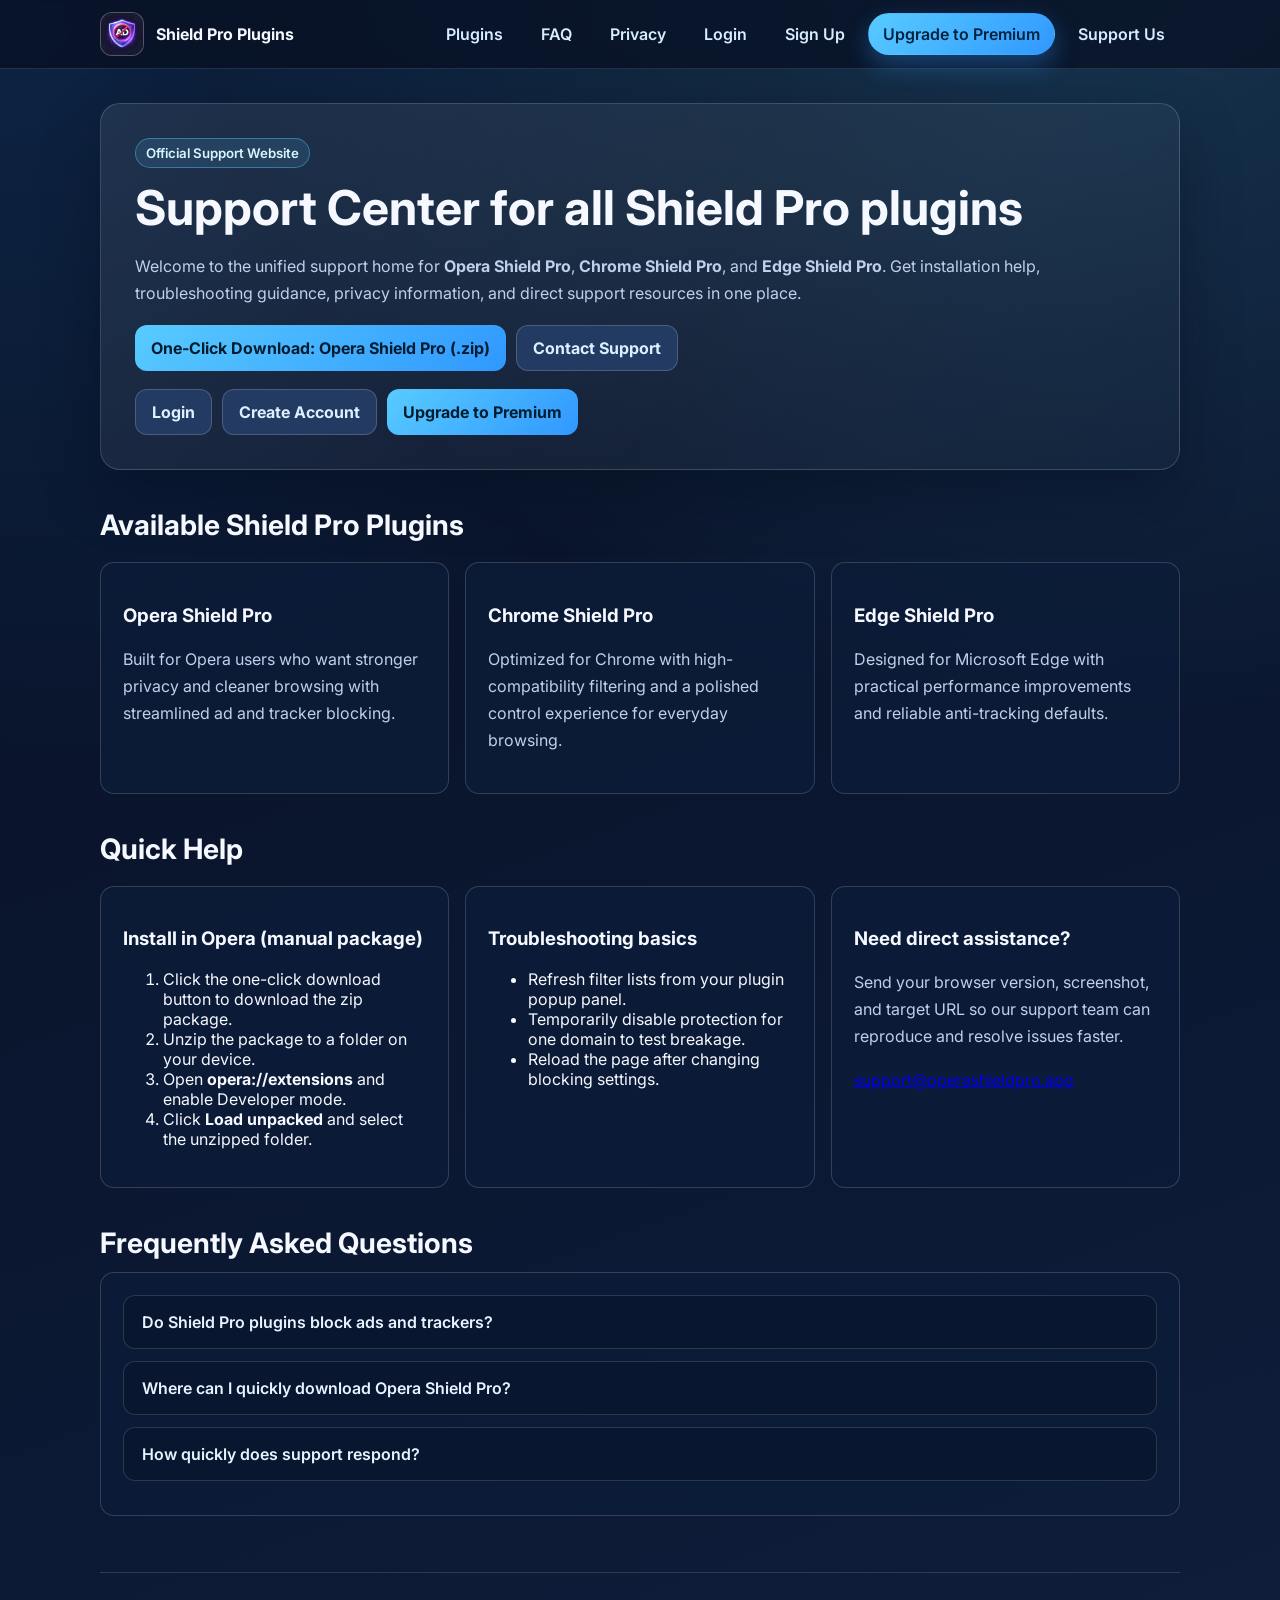
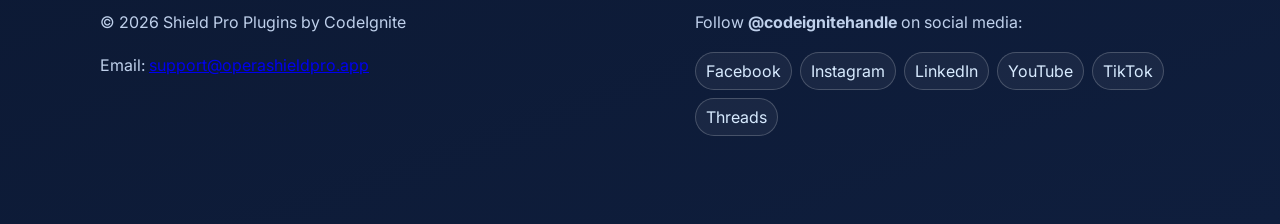
==== commit 22e97d3d: "Implement support-site auth, account, and premium upgrade flows" ====
--- a/support-site/index.html
+++ b/support-site/index.html
@@ -9,237 +9,53 @@
   <link rel="preconnect" href="https://fonts.gstatic.com" crossorigin>
   <link href="https://fonts.googleapis.com/css2?family=Inter:wght@400;500;600;700;800&display=swap" rel="stylesheet">
   <style>
-    :root {
-      --bg: #071023;
-      --bg-soft: #0f1e3d;
-      --card: rgba(255, 255, 255, 0.06);
-      --card-border: rgba(255, 255, 255, 0.16);
-      --text: #f5f8ff;
-      --muted: #bfd0eb;
-      --accent: #58cbff;
-      --accent-2: #3098ff;
-      --surface: rgba(12, 29, 58, 0.7);
-      --success: #53d4a6;
-    }
+    :root { --bg: #071023; --bg-soft: #0f1e3d; --card-border: rgba(255,255,255,.16); --text:#f5f8ff; --muted:#bfd0eb; --accent:#58cbff; --accent-2:#3098ff; --surface:rgba(12,29,58,.7); --success:#53d4a6; }
     * { box-sizing: border-box; }
     html, body { margin: 0; scroll-behavior: smooth; }
-    body {
-      font-family: Inter, system-ui, sans-serif;
-      color: var(--text);
-      background:
-        radial-gradient(circle at 85% -10%, rgba(88, 203, 255, 0.22), transparent 40%),
-        radial-gradient(circle at 0% 0%, rgba(48, 152, 255, 0.15), transparent 35%),
-        linear-gradient(160deg, var(--bg), var(--bg-soft));
-    }
-
-    .site-header {
-      position: sticky;
-      top: 0;
-      z-index: 1000;
-      backdrop-filter: blur(12px);
-      background: rgba(7, 16, 35, 0.74);
-      border-bottom: 1px solid rgba(255,255,255,.12);
-    }
-    .header-inner {
-      max-width: 1120px;
-      margin: 0 auto;
-      padding: 12px 20px;
-      display: flex;
-      align-items: center;
-      justify-content: space-between;
-      gap: 16px;
-    }
-    .brand {
-      display: flex;
-      align-items: center;
-      gap: 12px;
-      text-decoration: none;
-      color: var(--text);
-      font-weight: 700;
-      letter-spacing: 0.2px;
-    }
-    .brand img {
-      width: 44px;
-      height: 44px;
-      border-radius: 12px;
-      border: 1px solid rgba(255,255,255,.24);
-      background: rgba(255,255,255,.08);
-      object-fit: cover;
-    }
-    .menu {
-      display: flex;
-      align-items: center;
-      gap: 8px;
-      flex-wrap: wrap;
-      justify-content: flex-end;
-    }
-    .menu-link,
-    .menu-btn {
-      color: #d8ebff;
-      text-decoration: none;
-      padding: 10px 14px;
-      border-radius: 999px;
-      border: 1px solid transparent;
-      font-weight: 600;
-      transition: .2s ease;
-    }
+    body { font-family: Inter, system-ui, sans-serif; color:var(--text); background: radial-gradient(circle at 85% -10%, rgba(88, 203, 255, 0.22), transparent 40%), radial-gradient(circle at 0% 0%, rgba(48, 152, 255, 0.15), transparent 35%), linear-gradient(160deg, var(--bg), var(--bg-soft)); }
+    .site-header { position: sticky; top: 0; z-index: 1000; backdrop-filter: blur(12px); background: rgba(7, 16, 35, 0.74); border-bottom: 1px solid rgba(255,255,255,.12); }
+    .header-inner { max-width:1120px; margin:0 auto; padding:12px 20px; display:flex; align-items:center; justify-content:space-between; gap:16px; }
+    .brand { display:flex; align-items:center; gap:12px; text-decoration:none; color:var(--text); font-weight:700; }
+    .brand img { width:44px; height:44px; border-radius:12px; border:1px solid rgba(255,255,255,.24); background: rgba(255,255,255,.08); object-fit:cover; }
+    .menu { display:flex; align-items:center; gap:8px; flex-wrap:wrap; justify-content:flex-end; }
+    .menu-link, .menu-btn { color:#d8ebff; text-decoration:none; padding:10px 14px; border-radius:999px; border:1px solid transparent; font-weight:600; transition:.2s ease; }
     .menu-link:hover { background: rgba(255,255,255,.08); border-color: rgba(255,255,255,.18); }
-    .menu-btn {
-      background: linear-gradient(135deg, var(--accent), var(--accent-2));
-      color: #01233e;
-      box-shadow: 0 10px 24px rgba(48, 152, 255, .35);
-    }
-    .menu-btn:hover { transform: translateY(-1px); }
-
-    .wrap { max-width: 1120px; margin: 0 auto; padding: 34px 20px 88px; }
-    .hero {
-      background: linear-gradient(145deg, rgba(255,255,255,.08), rgba(255,255,255,.02));
-      border: 1px solid var(--card-border);
-      border-radius: 20px;
-      padding: 34px;
-      box-shadow: 0 24px 56px rgba(2, 10, 24, .36);
-    }
-    .eyebrow {
-      display: inline-block;
-      margin-bottom: 10px;
-      padding: 6px 10px;
-      border-radius: 999px;
-      background: rgba(88, 203, 255, 0.13);
-      border: 1px solid rgba(88, 203, 255, 0.4);
-      color: #daf3ff;
-      font-size: .83rem;
-      font-weight: 600;
-      letter-spacing: .02em;
-    }
+    .menu-btn { background: linear-gradient(135deg, var(--accent), var(--accent-2)); color:#01233e; box-shadow: 0 10px 24px rgba(48, 152, 255, .35); }
+    .wrap { max-width:1120px; margin:0 auto; padding:34px 20px 88px; }
+    .hero { background: linear-gradient(145deg, rgba(255,255,255,.08), rgba(255,255,255,.02)); border:1px solid var(--card-border); border-radius:20px; padding:34px; box-shadow: 0 24px 56px rgba(2, 10, 24, .36); }
+    .eyebrow { display:inline-block; margin-bottom:10px; padding:6px 10px; border-radius:999px; background: rgba(88, 203, 255, 0.13); border:1px solid rgba(88, 203, 255, 0.4); color:#daf3ff; font-size:.83rem; font-weight:600; }
     h1 { margin: 0 0 8px; font-size: clamp(2rem, 4vw, 3rem); }
     h2 { margin: 38px 0 12px; font-size: clamp(1.3rem, 2.2vw, 1.8rem); }
     p { line-height: 1.7; color: var(--muted); }
-
-    .cta-row {
-      display: flex;
-      flex-wrap: wrap;
-      gap: 10px;
-      margin-top: 18px;
-    }
-    .btn {
-      display:inline-flex;
-      align-items: center;
-      justify-content: center;
-      padding: 12px 16px;
-      border-radius: 12px;
-      background: linear-gradient(135deg, var(--accent), var(--accent-2));
-      color: #001d2f;
-      text-decoration:none;
-      font-weight: 700;
-      border: 0;
-    }
-    .btn.secondary {
-      background: #233a63;
-      color: #dcf0ff;
-      border: 1px solid rgba(255,255,255,.18);
-    }
-
-    .grid { display:grid; gap: 16px; margin-top: 20px; grid-template-columns: repeat(auto-fit,minmax(250px,1fr)); }
-    .card {
-      background: var(--surface);
-      border-radius: 14px;
-      padding: 22px;
-      border: 1px solid var(--card-border);
-    }
-    .card h3 { margin-top: 0; margin-bottom: 8px; }
-
-    .faq-card { background: var(--surface); border: 1px solid var(--card-border); border-radius: 14px; padding: 20px; }
-    .faq-item {
-      border: 1px solid rgba(255,255,255,.14);
-      border-radius: 12px;
-      margin-bottom: 12px;
-      background: rgba(8, 21, 43, .6);
-      overflow: hidden;
-    }
-    .faq-item summary {
-      cursor: pointer;
-      list-style: none;
-      padding: 16px 18px;
-      font-weight: 600;
-      color: #e8f3ff;
-      position: relative;
-      padding-right: 40px;
-    }
-    .faq-item summary::after {
-      content: '+';
-      position: absolute;
-      right: 16px;
-      top: 50%;
-      transform: translateY(-50%);
-      font-size: 1.2rem;
-      color: var(--accent);
-    }
-    .faq-item[open] summary::after { content: '−'; }
-    .faq-answer {
-      padding: 0 18px 16px;
-      color: var(--muted);
-      line-height: 1.65;
-    }
-    .download-chip {
-      display: inline-flex;
-      align-items: center;
-      margin-top: 10px;
-      padding: 8px 12px;
-      border-radius: 999px;
-      text-decoration: none;
-      font-weight: 700;
-      color: #04263d;
-      background: var(--success);
-    }
-
-    footer {
-      margin-top: 56px;
-      border-top: 1px solid rgba(255,255,255,.14);
-      padding-top: 20px;
-      color: #9eb6d7;
-    }
-    .footer-grid {
-      display: grid;
-      gap: 12px;
-      grid-template-columns: 1.2fr 1fr;
-    }
-    .social-links {
-      display: flex;
-      flex-wrap: wrap;
-      gap: 8px;
-    }
-    .social-links a {
-      color: #d8ebff;
-      text-decoration: none;
-      padding: 8px 10px;
-      border-radius: 999px;
-      border: 1px solid rgba(255,255,255,.2);
-      background: rgba(255,255,255,.05);
-      font-size: .92rem;
-    }
-
-    a { color: #9ad6ff; }
-
-    @media (max-width: 840px) {
-      .header-inner { flex-direction: column; align-items: flex-start; }
-      .menu { width: 100%; justify-content: flex-start; }
-      .hero { padding: 24px; }
-      .footer-grid { grid-template-columns: 1fr; }
-    }
+    .cta-row { display:flex; flex-wrap:wrap; gap:10px; margin-top:18px; }
+    .btn { display:inline-flex; align-items:center; justify-content:center; padding:12px 16px; border-radius:12px; background: linear-gradient(135deg, var(--accent), var(--accent-2)); color:#001d2f; text-decoration:none; font-weight:700; border:0; }
+    .btn.secondary { background:#233a63; color:#dcf0ff; border:1px solid rgba(255,255,255,.18); }
+    .grid { display:grid; gap:16px; margin-top:20px; grid-template-columns: repeat(auto-fit,minmax(250px,1fr)); }
+    .card, .faq-card { background: var(--surface); border-radius:14px; padding:22px; border:1px solid var(--card-border); }
+    .faq-item { border:1px solid rgba(255,255,255,.14); border-radius:12px; margin-bottom:12px; background: rgba(8, 21, 43, .6); overflow:hidden; }
+    .faq-item summary { cursor:pointer; list-style:none; padding:16px 18px; font-weight:600; color:#e8f3ff; position:relative; padding-right:40px; }
+    .faq-answer { padding:0 18px 16px; color:var(--muted); line-height:1.65; }
+    .download-chip { display:inline-flex; align-items:center; margin-top:10px; padding:8px 12px; border-radius:999px; text-decoration:none; font-weight:700; color:#04263d; background:var(--success); }
+    footer { margin-top:56px; border-top:1px solid rgba(255,255,255,.14); padding-top:20px; color:#9eb6d7; }
+    .footer-grid { display:grid; gap:12px; grid-template-columns: 1.2fr 1fr; }
+    .social-links { display:flex; flex-wrap:wrap; gap:8px; }
+    .social-links a { color:#d8ebff; text-decoration:none; padding:8px 10px; border-radius:999px; border:1px solid rgba(255,255,255,.2); background: rgba(255,255,255,.05); }
+    @media (max-width: 840px) { .header-inner { flex-direction:column; align-items:flex-start; } .menu { width:100%; justify-content:flex-start; } .hero { padding:24px; } .footer-grid { grid-template-columns:1fr; } }
   </style>
 </head>
 <body>
   <header class="site-header">
     <div class="header-inner">
-      <a class="brand" href="index.html">
-        <img src="icons/header.png" alt="Shield Pro Plugins logo" />
-        <span>Shield Pro Plugins</span>
-      </a>
+      <a class="brand" href="index.html"><img src="icons/header.png" alt="Shield Pro Plugins logo" /><span>Shield Pro Plugins</span></a>
       <nav class="menu" aria-label="Main navigation">
         <a class="menu-link" href="#platforms">Plugins</a>
         <a class="menu-link" href="#faq">FAQ</a>
         <a class="menu-link" href="privacy.html">Privacy</a>
-        <a class="menu-btn" href="paypal.html">Support Us</a>
+        <a class="menu-link" href="auth.html" id="nav-login">Login</a>
+        <a class="menu-link" href="auth.html#signup" id="nav-signup">Sign Up</a>
+        <a class="menu-link" href="account.html" id="nav-account" style="display:none;">My Account</a>
+        <a class="menu-btn" href="upgrade.html">Upgrade to Premium</a>
+        <a class="menu-link" href="paypal.html">Support Us</a>
       </nav>
     </div>
   </header>
@@ -248,103 +64,34 @@
     <section class="hero">
       <span class="eyebrow">Official Support Website</span>
       <h1>Support Center for all Shield Pro plugins</h1>
-      <p>
-        Welcome to the unified support home for <strong>Opera Shield Pro</strong>, <strong>Chrome Shield Pro</strong>, and <strong>Edge Shield Pro</strong>.
-        Get installation help, troubleshooting guidance, privacy information, and direct support resources in one place.
-      </p>
+      <p>Welcome to the unified support home for <strong>Opera Shield Pro</strong>, <strong>Chrome Shield Pro</strong>, and <strong>Edge Shield Pro</strong>. Get installation help, troubleshooting guidance, privacy information, and direct support resources in one place.</p>
       <div class="cta-row">
         <a class="btn" href="../opera-shield-pro.zip" download="opera-shield-pro.zip">One-Click Download: Opera Shield Pro (.zip)</a>
         <a class="btn secondary" href="mailto:support@operashieldpro.app?subject=Shield%20Pro%20Plugins%20Support">Contact Support</a>
       </div>
-    </section>
-
-    <section id="platforms">
-      <h2>Available Shield Pro Plugins</h2>
-      <div class="grid">
-        <article class="card">
-          <h3>Opera Shield Pro</h3>
-          <p>Built for Opera users who want stronger privacy and cleaner browsing with streamlined ad and tracker blocking.</p>
-        </article>
-        <article class="card">
-          <h3>Chrome Shield Pro</h3>
-          <p>Optimized for Chrome with high-compatibility filtering and a polished control experience for everyday browsing.</p>
-        </article>
-        <article class="card">
-          <h3>Edge Shield Pro</h3>
-          <p>Designed for Microsoft Edge with practical performance improvements and reliable anti-tracking defaults.</p>
-        </article>
+      <div class="cta-row">
+        <a class="btn secondary" href="auth.html">Login</a>
+        <a class="btn secondary" href="auth.html#signup">Create Account</a>
+        <a class="btn" href="upgrade.html">Upgrade to Premium</a>
       </div>
     </section>
 
-    <section>
-      <h2>Quick Help</h2>
-      <div class="grid">
-        <article class="card">
-          <h3>Install in Opera (manual package)</h3>
-          <ol>
-            <li>Click the one-click download button to download the zip package.</li>
-            <li>Unzip the package to a folder on your device.</li>
-            <li>Open <strong>opera://extensions</strong> and enable Developer mode.</li>
-            <li>Click <strong>Load unpacked</strong> and select the unzipped folder.</li>
-          </ol>
-        </article>
-        <article class="card">
-          <h3>Troubleshooting basics</h3>
-          <ul>
-            <li>Refresh filter lists from your plugin popup panel.</li>
-            <li>Temporarily disable protection for one domain to test breakage.</li>
-            <li>Reload the page after changing blocking settings.</li>
-          </ul>
-        </article>
-        <article class="card">
-          <h3>Need direct assistance?</h3>
-          <p>Send your browser version, screenshot, and target URL so our support team can reproduce and resolve issues faster.</p>
-          <p><a href="mailto:support@operashieldpro.app?subject=Shield%20Pro%20Plugins%20Support">support@operashieldpro.app</a></p>
-        </article>
-      </div>
-    </section>
+    <section id="platforms"><h2>Available Shield Pro Plugins</h2><div class="grid"><article class="card"><h3>Opera Shield Pro</h3><p>Built for Opera users who want stronger privacy and cleaner browsing with streamlined ad and tracker blocking.</p></article><article class="card"><h3>Chrome Shield Pro</h3><p>Optimized for Chrome with high-compatibility filtering and a polished control experience for everyday browsing.</p></article><article class="card"><h3>Edge Shield Pro</h3><p>Designed for Microsoft Edge with practical performance improvements and reliable anti-tracking defaults.</p></article></div></section>
 
-    <section id="faq">
-      <h2>Frequently Asked Questions</h2>
-      <div class="faq-card">
-        <details class="faq-item">
-          <summary>Do Shield Pro plugins block ads and trackers?</summary>
-          <div class="faq-answer">Yes. Opera Shield Pro, Chrome Shield Pro, and Edge Shield Pro are built to reduce ad and tracker requests while letting you keep control over site-specific behavior.</div>
-        </details>
-        <details class="faq-item">
-          <summary>Where can I quickly download Opera Shield Pro?</summary>
-          <div class="faq-answer">
-            Use the one-click download link below. A single click starts downloading the zip package immediately.
-            <br />
-            <a class="download-chip" href="../opera-shield-pro.zip" download="opera-shield-pro.zip">Download Opera Shield Pro Zip</a>
-          </div>
-        </details>
-        <details class="faq-item">
-          <summary>How quickly does support respond?</summary>
-          <div class="faq-answer">Typical support response time is 24–72 hours on business days, depending on queue volume and issue complexity.</div>
-        </details>
-      </div>
-    </section>
+    <section><h2>Quick Help</h2><div class="grid"><article class="card"><h3>Install in Opera (manual package)</h3><ol><li>Click the one-click download button to download the zip package.</li><li>Unzip the package to a folder on your device.</li><li>Open <strong>opera://extensions</strong> and enable Developer mode.</li><li>Click <strong>Load unpacked</strong> and select the unzipped folder.</li></ol></article><article class="card"><h3>Troubleshooting basics</h3><ul><li>Refresh filter lists from your plugin popup panel.</li><li>Temporarily disable protection for one domain to test breakage.</li><li>Reload the page after changing blocking settings.</li></ul></article><article class="card"><h3>Need direct assistance?</h3><p>Send your browser version, screenshot, and target URL so our support team can reproduce and resolve issues faster.</p><p><a href="mailto:support@operashieldpro.app?subject=Shield%20Pro%20Plugins%20Support">support@operashieldpro.app</a></p></article></div></section>
 
-    <footer>
-      <div class="footer-grid">
-        <div>
-          <p>© 2026 Shield Pro Plugins by CodeIgnite</p>
-          <p>Email: <a href="mailto:support@operashieldpro.app">support@operashieldpro.app</a></p>
-        </div>
-        <div>
-          <p>Follow <strong>@codeignitehandle</strong> on social media:</p>
-          <div class="social-links">
-            <a href="https://www.facebook.com/codeignitehandle" target="_blank" rel="noopener noreferrer">Facebook</a>
-            <a href="https://www.instagram.com/codeignitehandle" target="_blank" rel="noopener noreferrer">Instagram</a>
-            <a href="https://www.linkedin.com/in/codeignitehandle" target="_blank" rel="noopener noreferrer">LinkedIn</a>
-            <a href="https://www.youtube.com/@codeignitehandle" target="_blank" rel="noopener noreferrer">YouTube</a>
-            <a href="https://www.tiktok.com/@codeignitehandle" target="_blank" rel="noopener noreferrer">TikTok</a>
-            <a href="https://www.threads.net/@codeignitehandle" target="_blank" rel="noopener noreferrer">Threads</a>
-          </div>
-        </div>
-      </div>
-    </footer>
+    <section id="faq"><h2>Frequently Asked Questions</h2><div class="faq-card"><details class="faq-item"><summary>Do Shield Pro plugins block ads and trackers?</summary><div class="faq-answer">Yes. Opera Shield Pro, Chrome Shield Pro, and Edge Shield Pro are built to reduce ad and tracker requests while letting you keep control over site-specific behavior.</div></details><details class="faq-item"><summary>Where can I quickly download Opera Shield Pro?</summary><div class="faq-answer">Use the one-click download link below. A single click starts downloading the zip package immediately.<br /><a class="download-chip" href="../opera-shield-pro.zip" download="opera-shield-pro.zip">Download Opera Shield Pro Zip</a></div></details><details class="faq-item"><summary>How quickly does support respond?</summary><div class="faq-answer">Typical support response time is 24–72 hours on business days, depending on queue volume and issue complexity.</div></details></div></section>
+
+    <footer><div class="footer-grid"><div><p>© 2026 Shield Pro Plugins by CodeIgnite</p><p>Email: <a href="mailto:support@operashieldpro.app">support@operashieldpro.app</a></p></div><div><p>Follow <strong>@codeignitehandle</strong> on social media:</p><div class="social-links"><a href="https://www.facebook.com/codeignitehandle" target="_blank" rel="noopener noreferrer">Facebook</a><a href="https://www.instagram.com/codeignitehandle" target="_blank" rel="noopener noreferrer">Instagram</a><a href="https://www.linkedin.com/in/codeignitehandle" target="_blank" rel="noopener noreferrer">LinkedIn</a><a href="https://www.youtube.com/@codeignitehandle" target="_blank" rel="noopener noreferrer">YouTube</a><a href="https://www.tiktok.com/@codeignitehandle" target="_blank" rel="noopener noreferrer">TikTok</a><a href="https://www.threads.net/@codeignitehandle" target="_blank" rel="noopener noreferrer">Threads</a></div></div></div></footer>
   </main>
+
+  <script src="js/config.js"></script>
+  <script src="js/storage.js"></script>
+  <script>
+    const hasToken = Boolean(window.SiteStorage.getToken());
+    document.getElementById('nav-account').style.display = hasToken ? 'inline-flex' : 'none';
+    document.getElementById('nav-login').style.display = hasToken ? 'none' : 'inline-flex';
+    document.getElementById('nav-signup').style.display = hasToken ? 'none' : 'inline-flex';
+  </script>
 </body>
 </html>
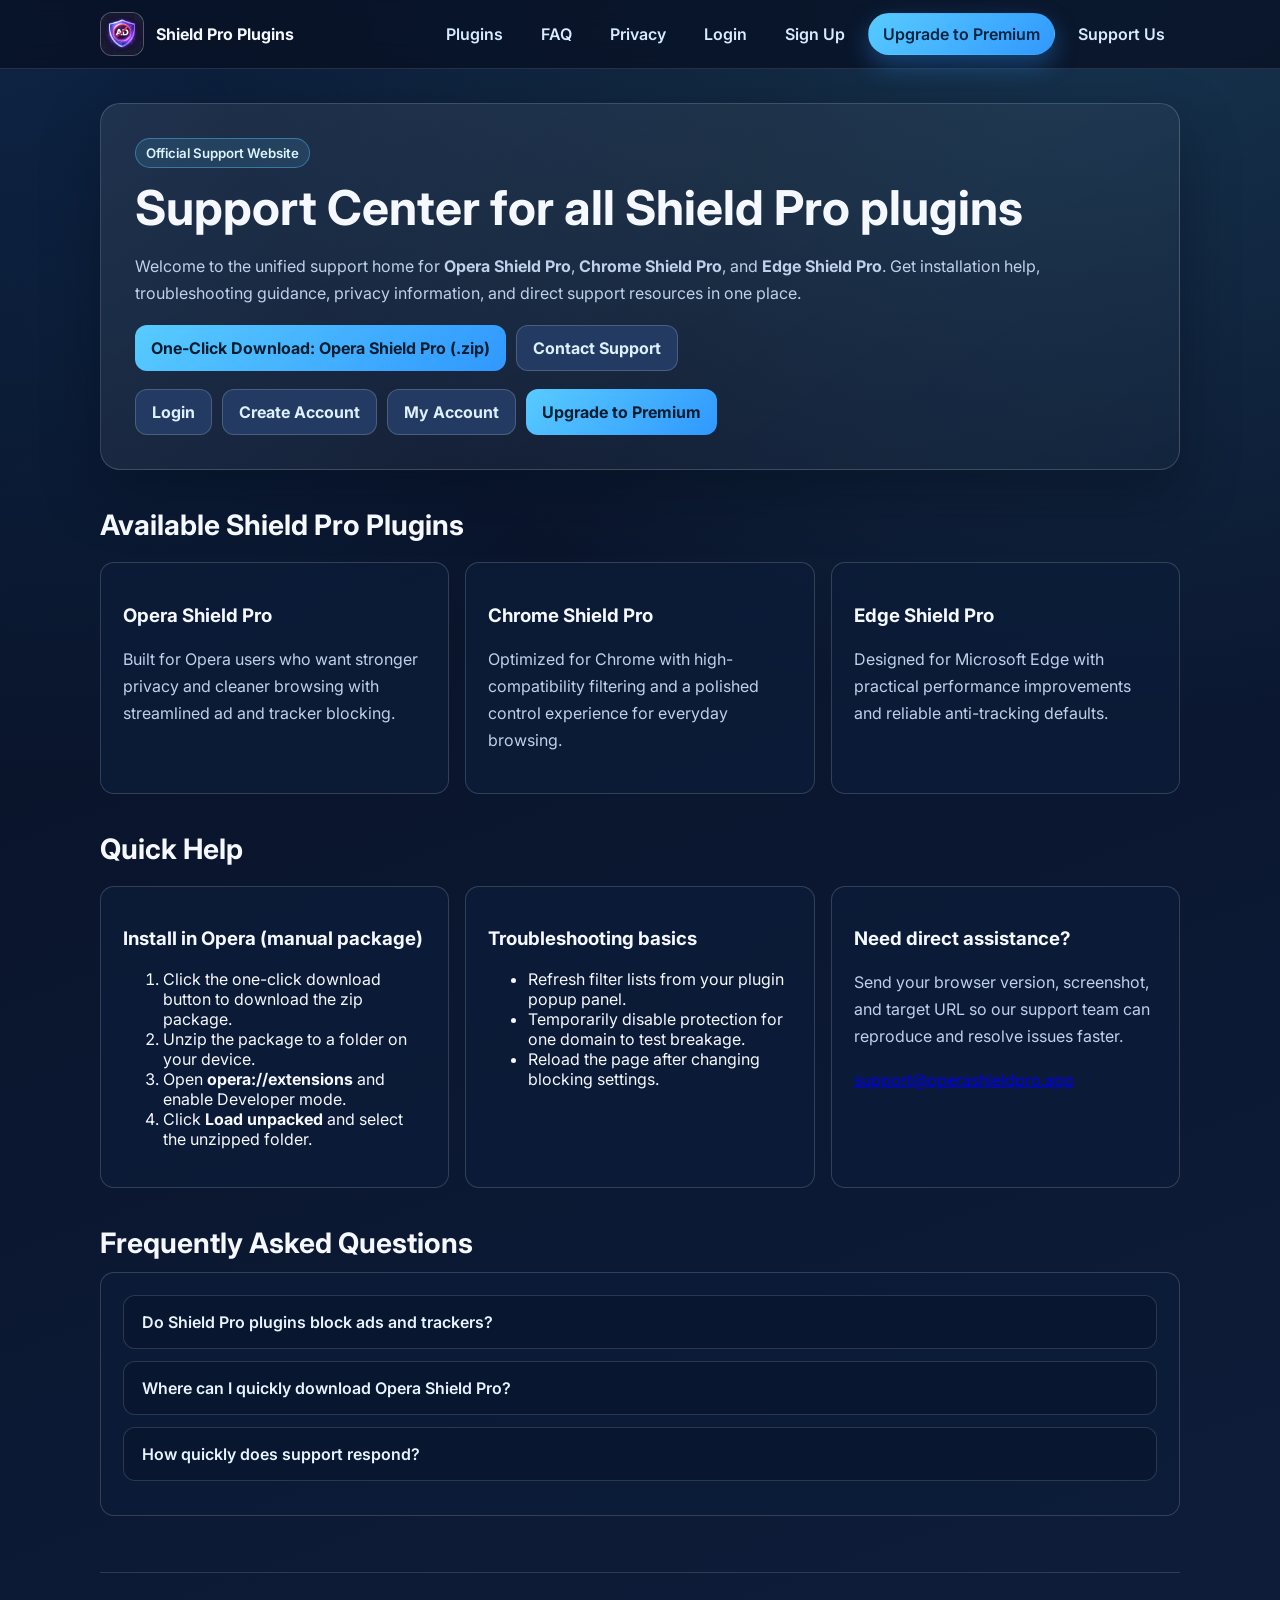
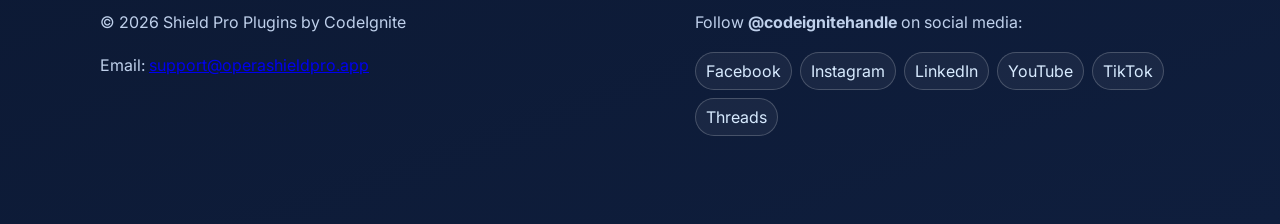
==== commit 06b1f829: "fix support-site production integration endpoints and auth/payment flow" ====
--- a/support-site/index.html
+++ b/support-site/index.html
@@ -72,6 +72,7 @@
       <div class="cta-row">
         <a class="btn secondary" href="auth.html">Login</a>
         <a class="btn secondary" href="auth.html#signup">Create Account</a>
+        <a class="btn secondary" href="account.html">My Account</a>
         <a class="btn" href="upgrade.html">Upgrade to Premium</a>
       </div>
     </section>
